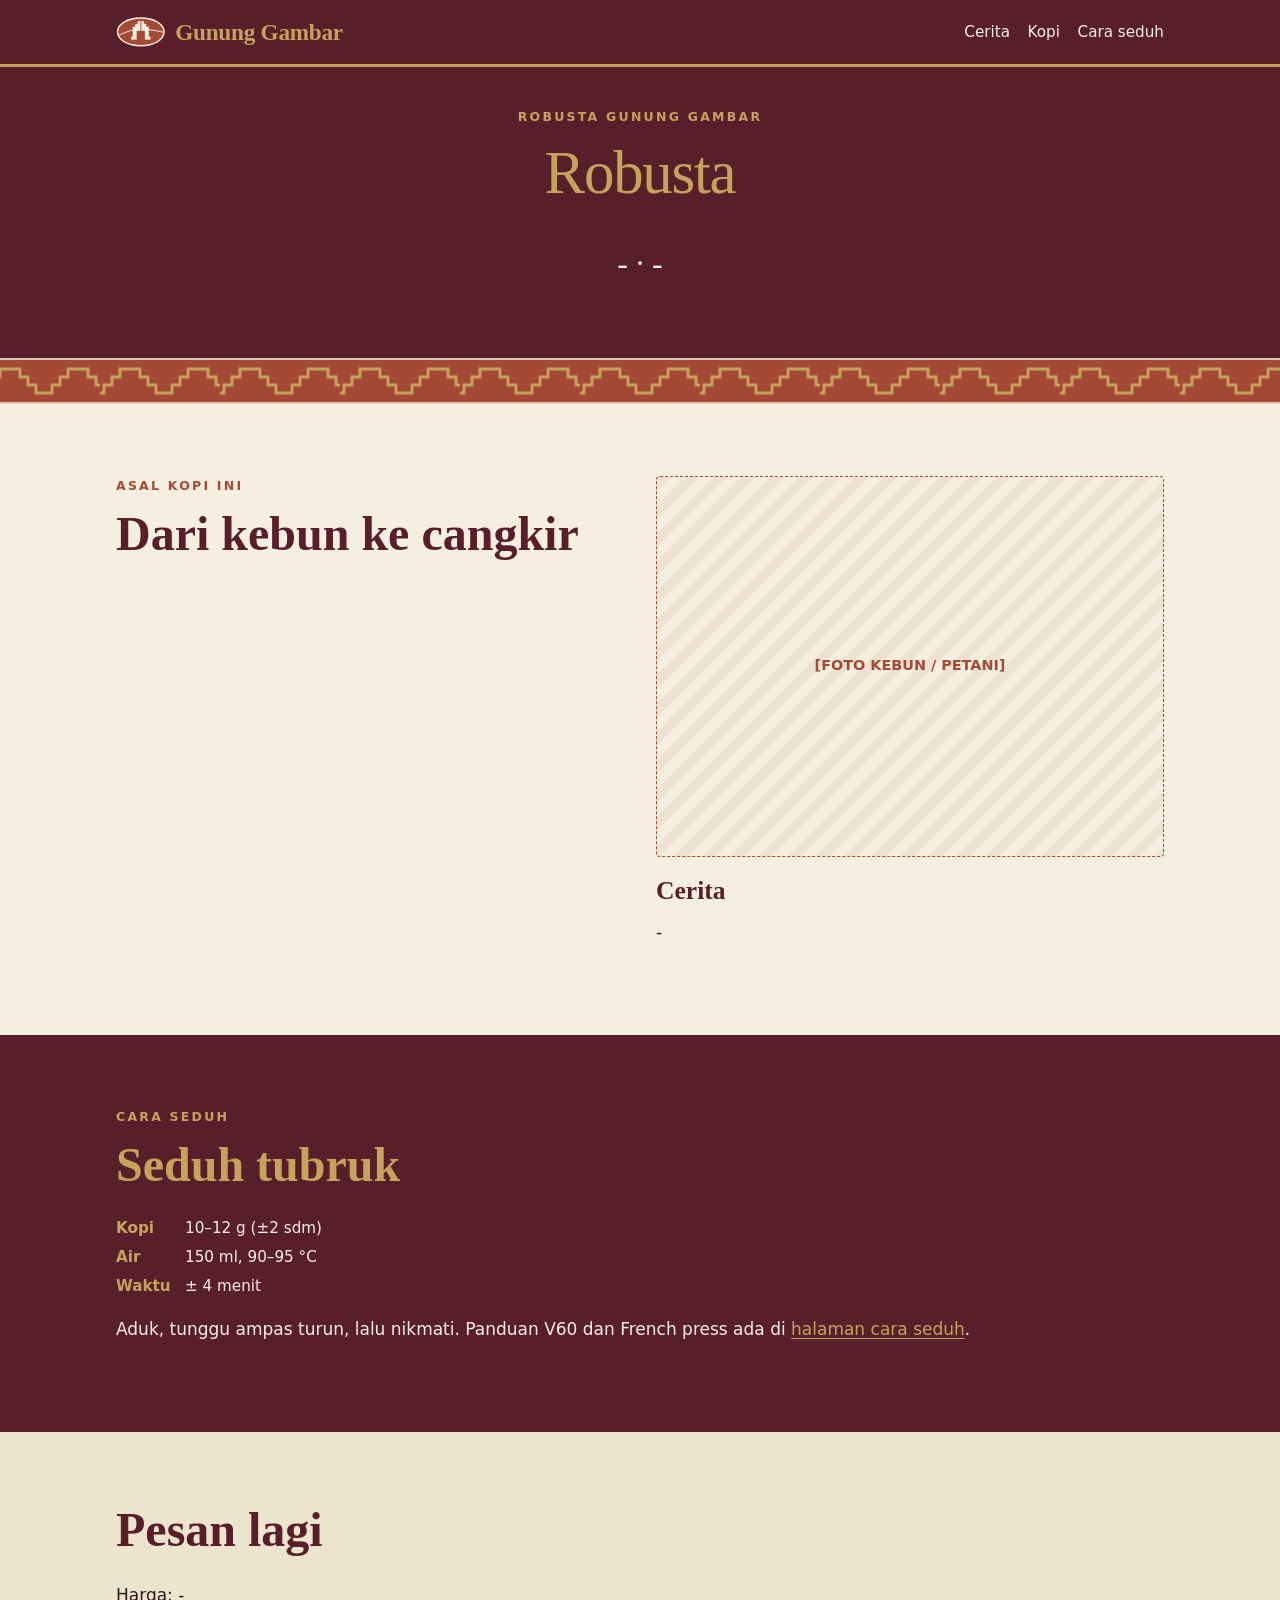
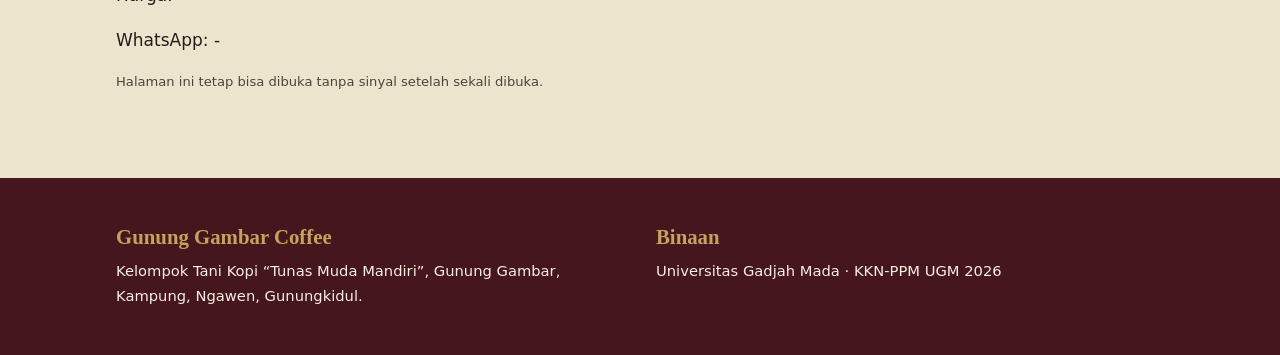
==== q/index.html @ 49479bf5 "Add index.html for Gunung Gambar page" ====
<!doctype html>
<html lang="id"><head><meta charset="utf-8">
<meta name="viewport" content="width=device-width,initial-scale=1">
<title>Gunung Gambar</title>
<!-- QR di kemasan menuju halaman ini. Kalau alamat situs pindah, ubah HANYA baris di bawah ini. -->
<meta http-equiv="refresh" content="0; url=../produk.html">
</head><body style="font-family:sans-serif;padding:2rem">
<p>Membuka halaman Gunung Gambar… <a href="../produk.html">Klik di sini kalau tidak terbuka otomatis.</a></p>
</body></html>
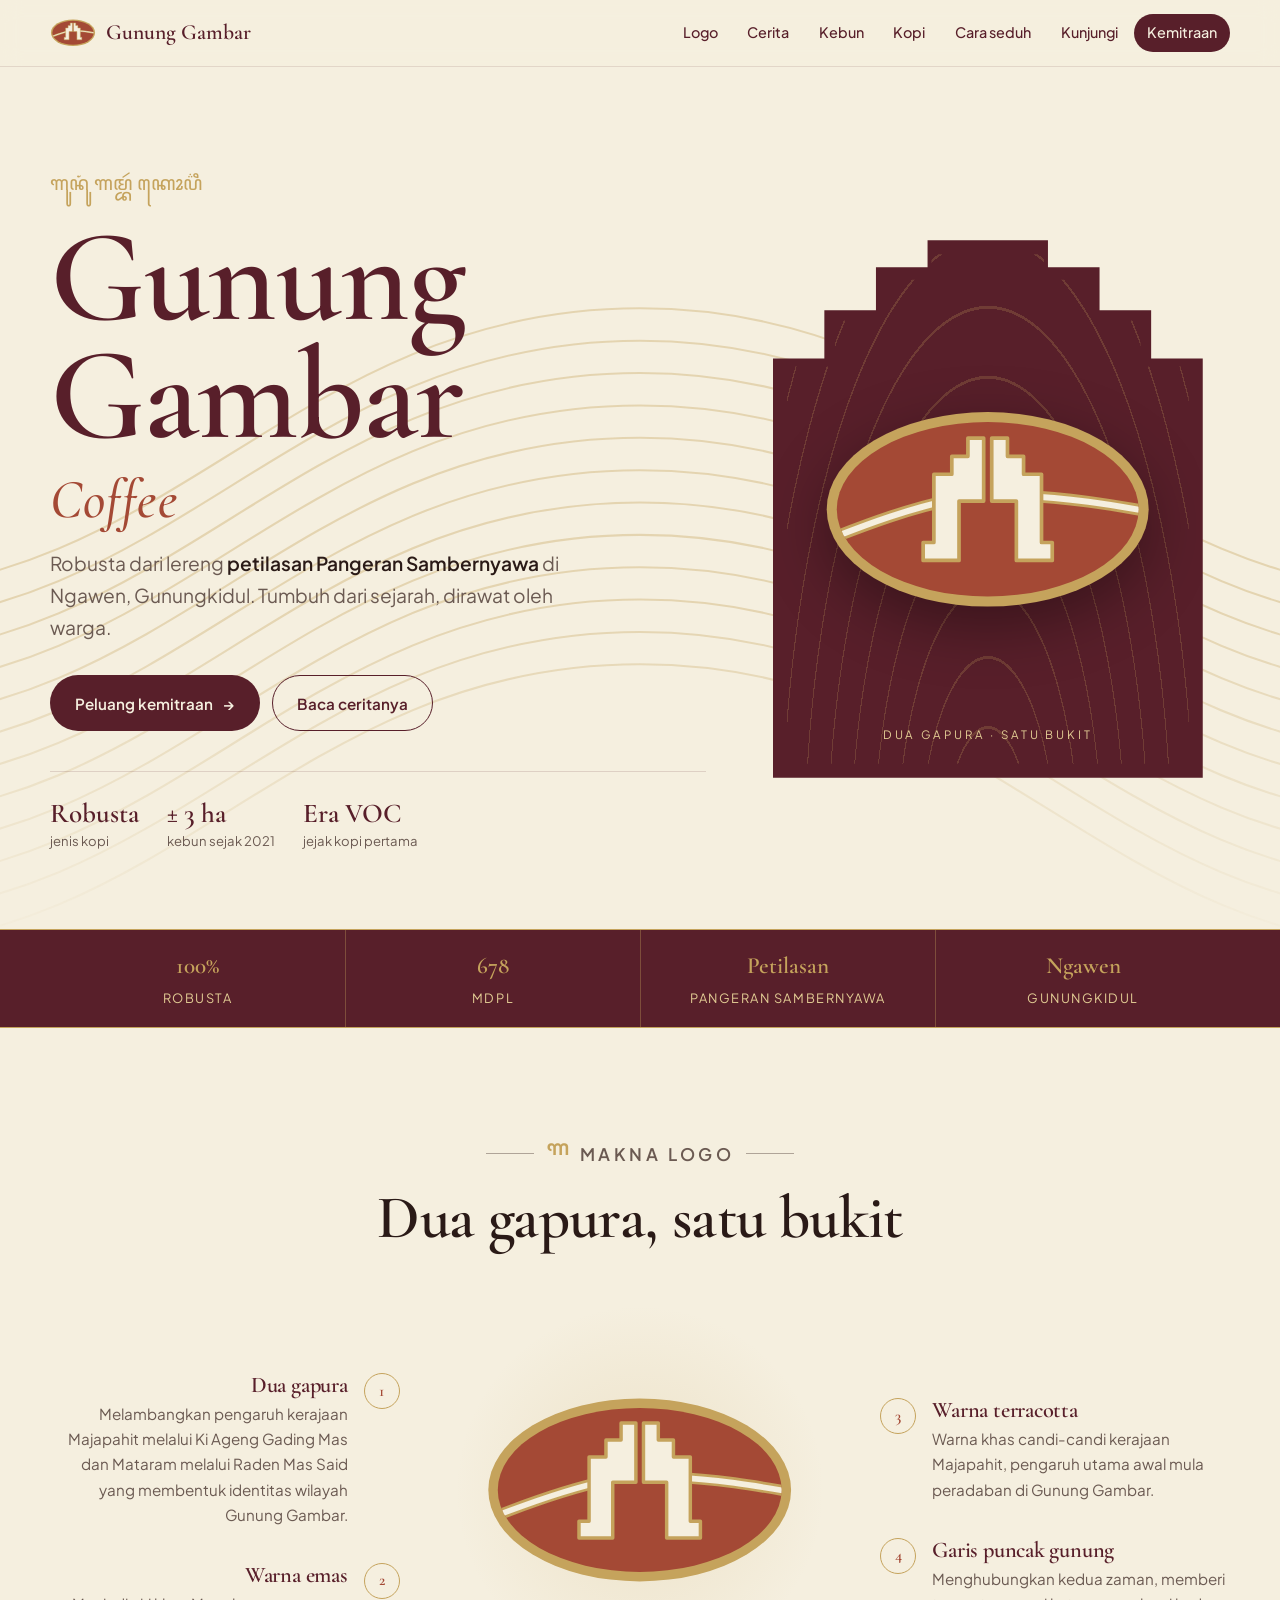
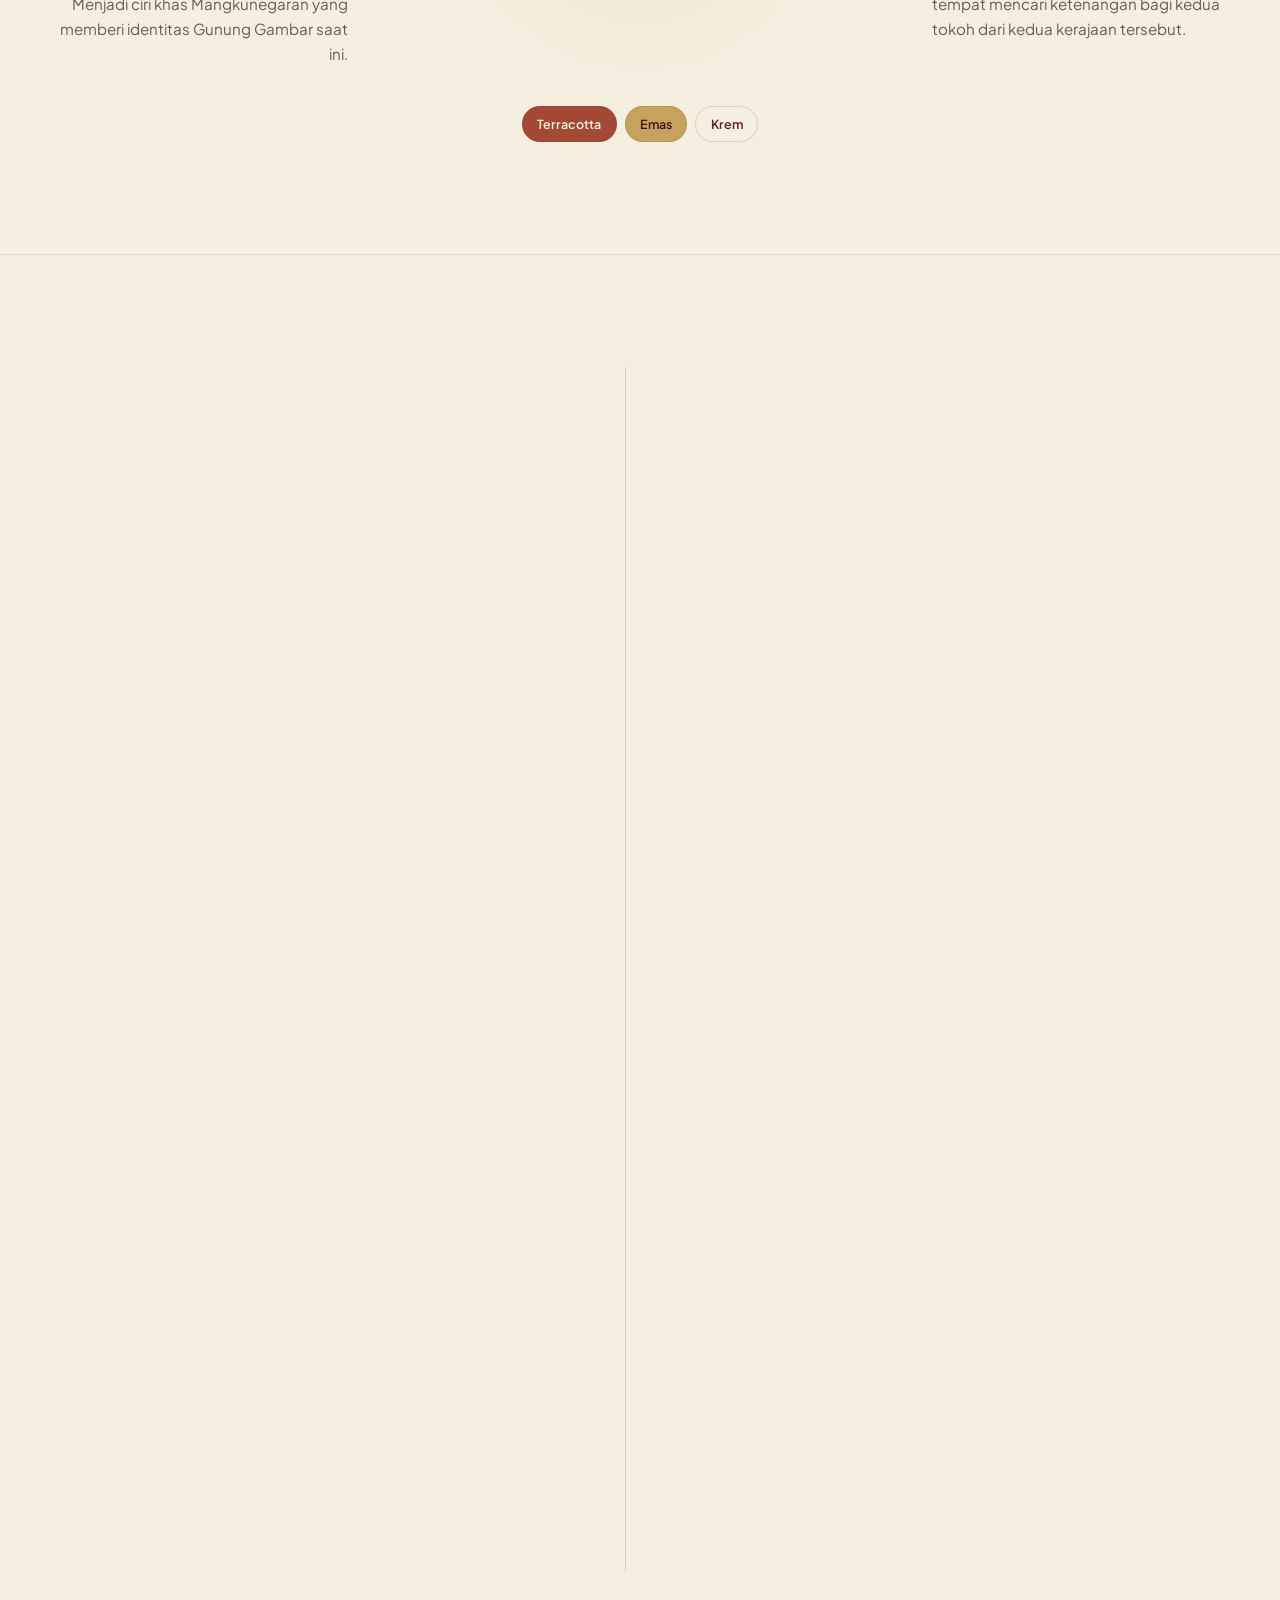
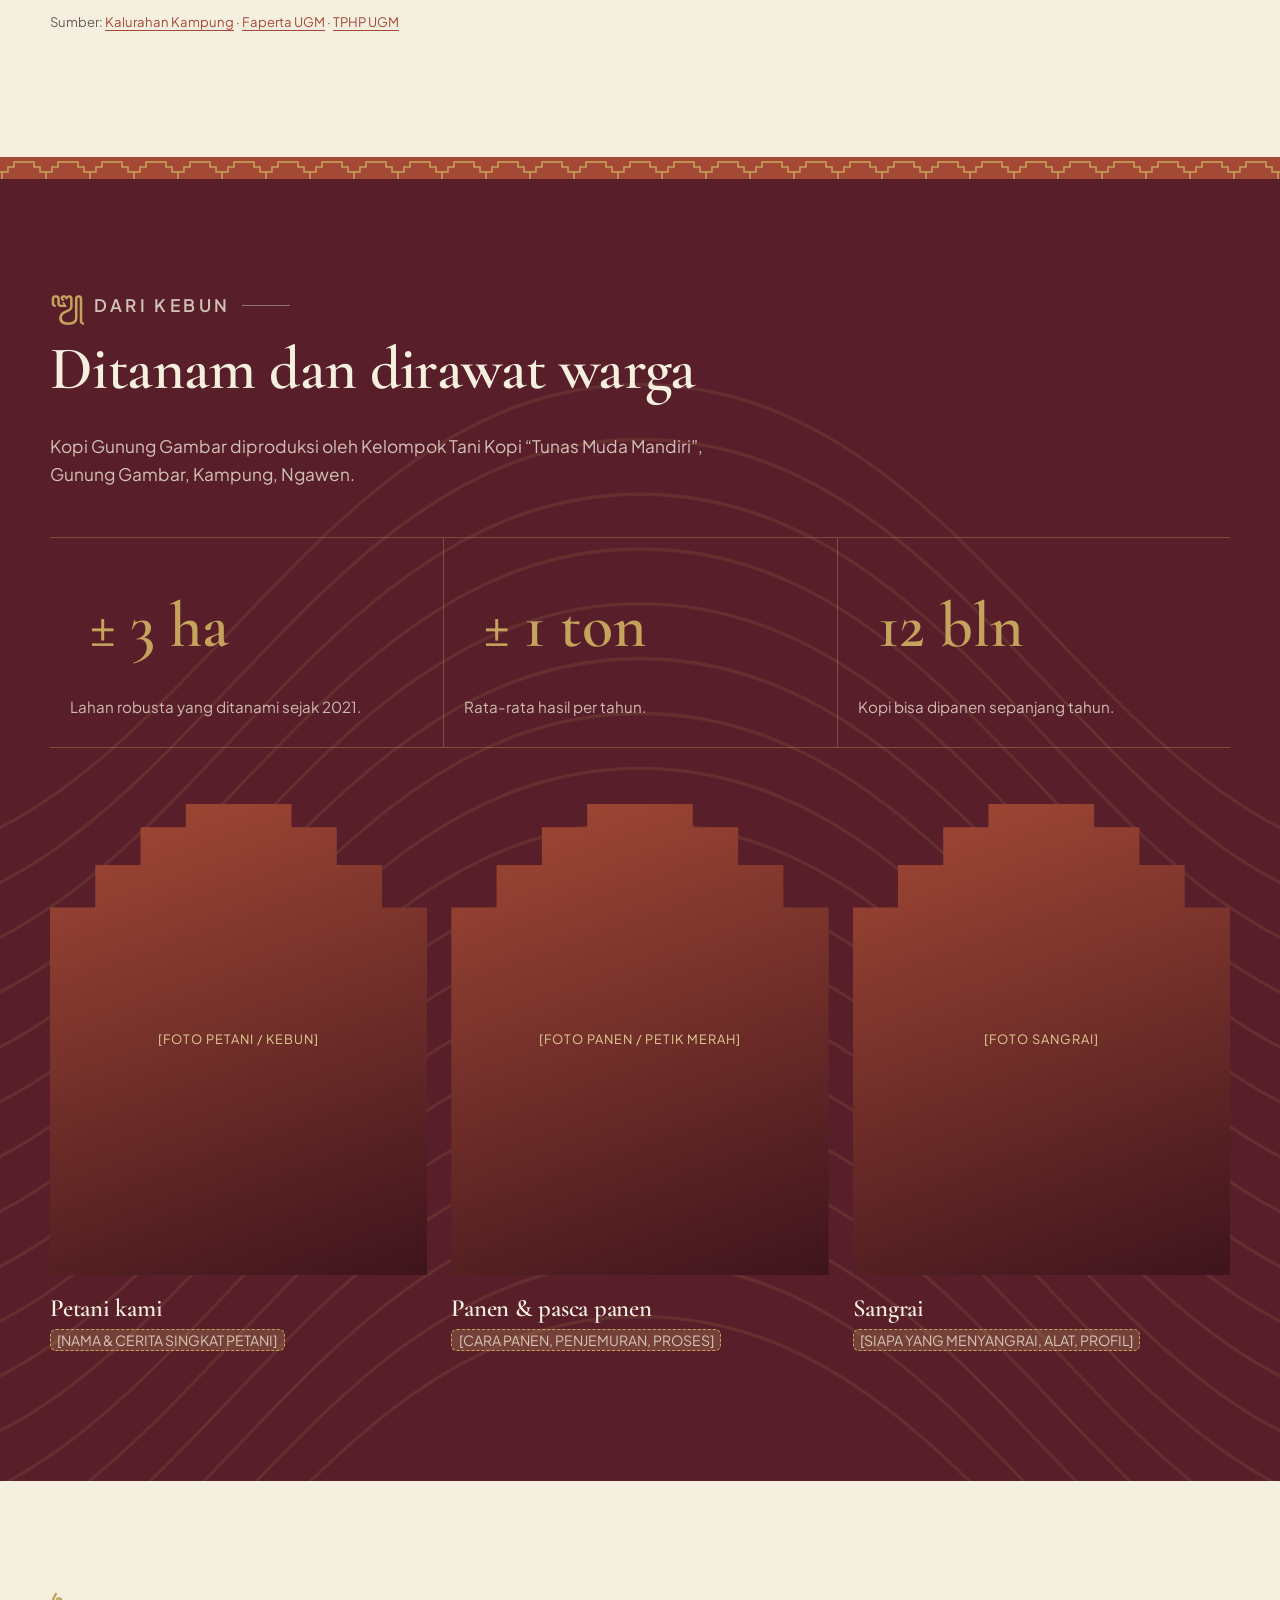
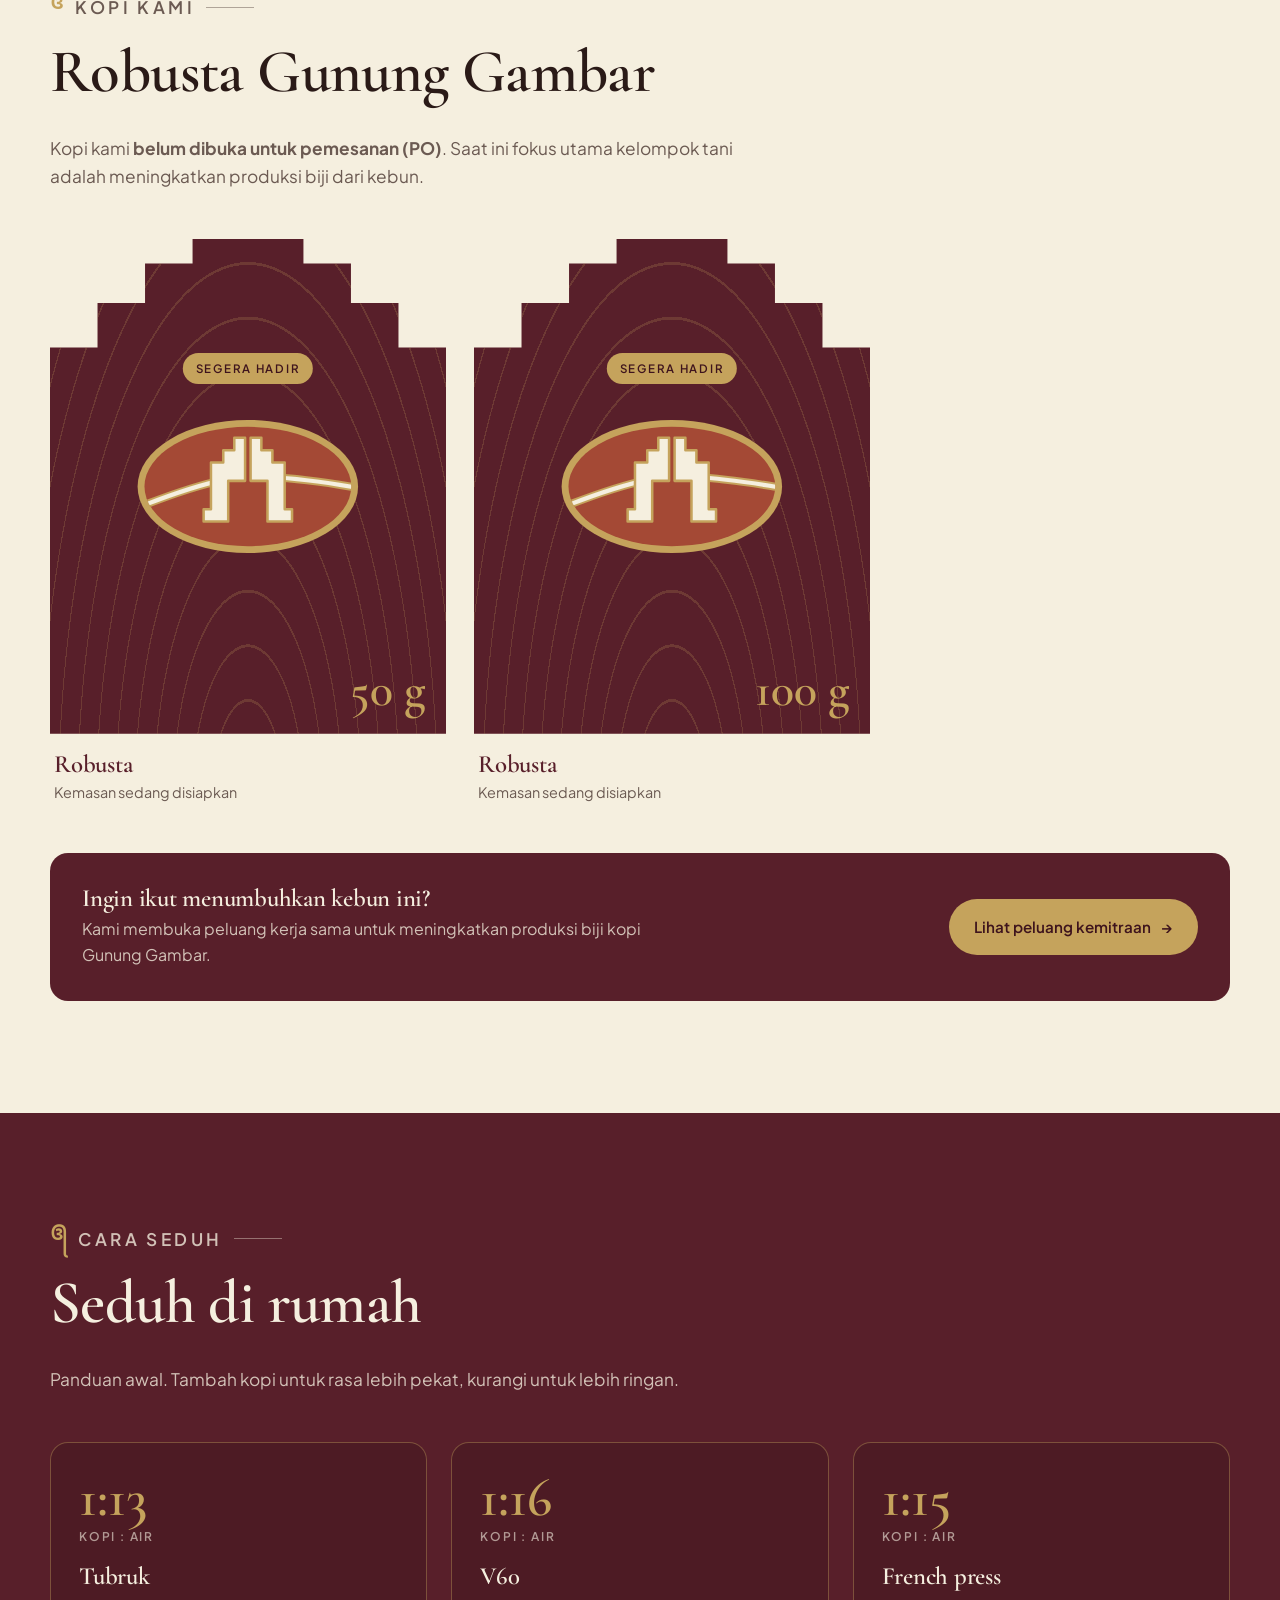
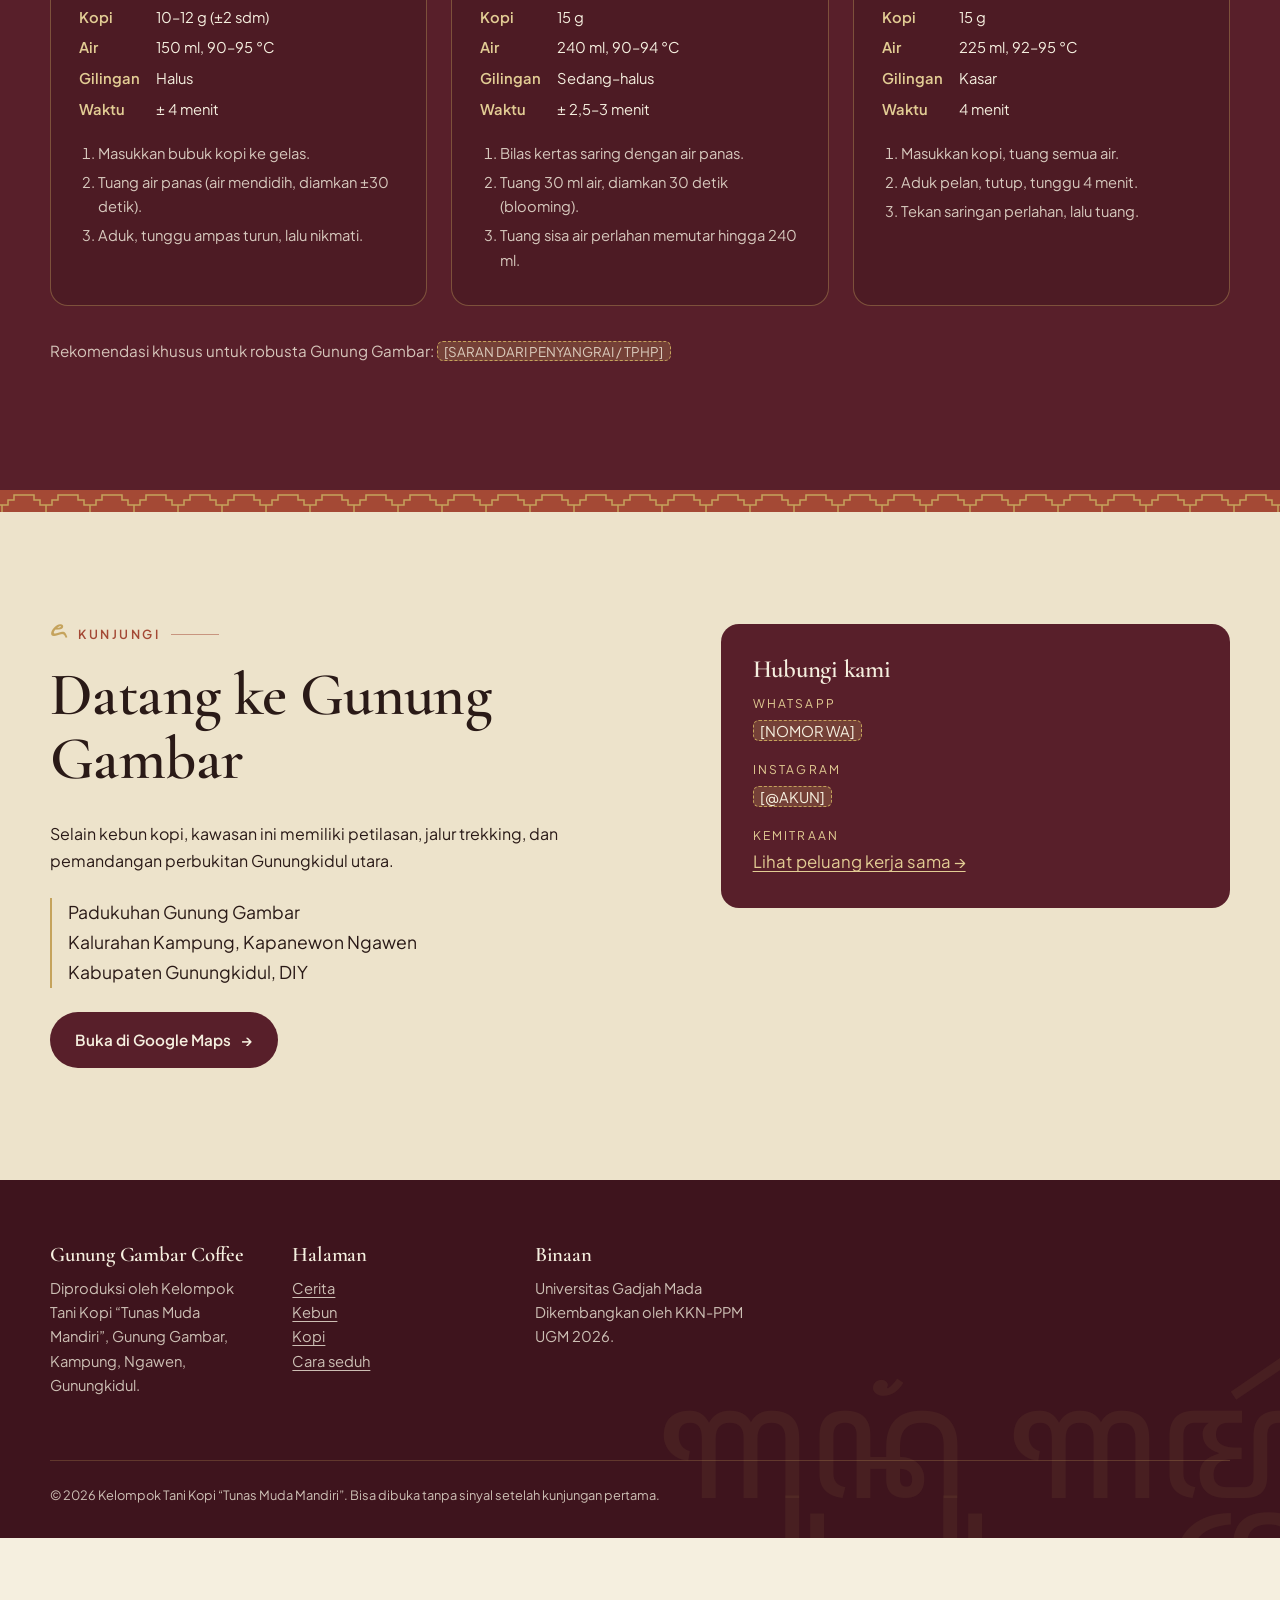
==== commit c8a45ca6: "changes" ====
--- a/q/index.html
+++ b/q/index.html
@@ -2,8 +2,9 @@
 <html lang="id"><head><meta charset="utf-8">
 <meta name="viewport" content="width=device-width,initial-scale=1">
 <title>Gunung Gambar</title>
-<!-- QR di kemasan menuju halaman ini. Kalau alamat situs pindah, ubah HANYA baris di bawah ini. -->
-<meta http-equiv="refresh" content="0; url=../produk.html">
-</head><body style="font-family:sans-serif;padding:2rem">
-<p>Membuka halaman Gunung Gambar… <a href="../produk.html">Klik di sini kalau tidak terbuka otomatis.</a></p>
+<!-- QR di kemasan menuju halaman ini. Untuk mengubah tujuan QR, ubah alamat di DUA tempat di bawah ini.
+     Contoh ke halaman produk: ../produk.html#robusta-100g -->
+<meta http-equiv="refresh" content="0; url=../">
+</head><body style="font-family:sans-serif;padding:2rem;background:#F5EFDF;color:#581F2A">
+<p>Membuka Gunung Gambar Coffee… <a href="../">Klik di sini kalau tidak terbuka otomatis.</a></p>
 </body></html>
